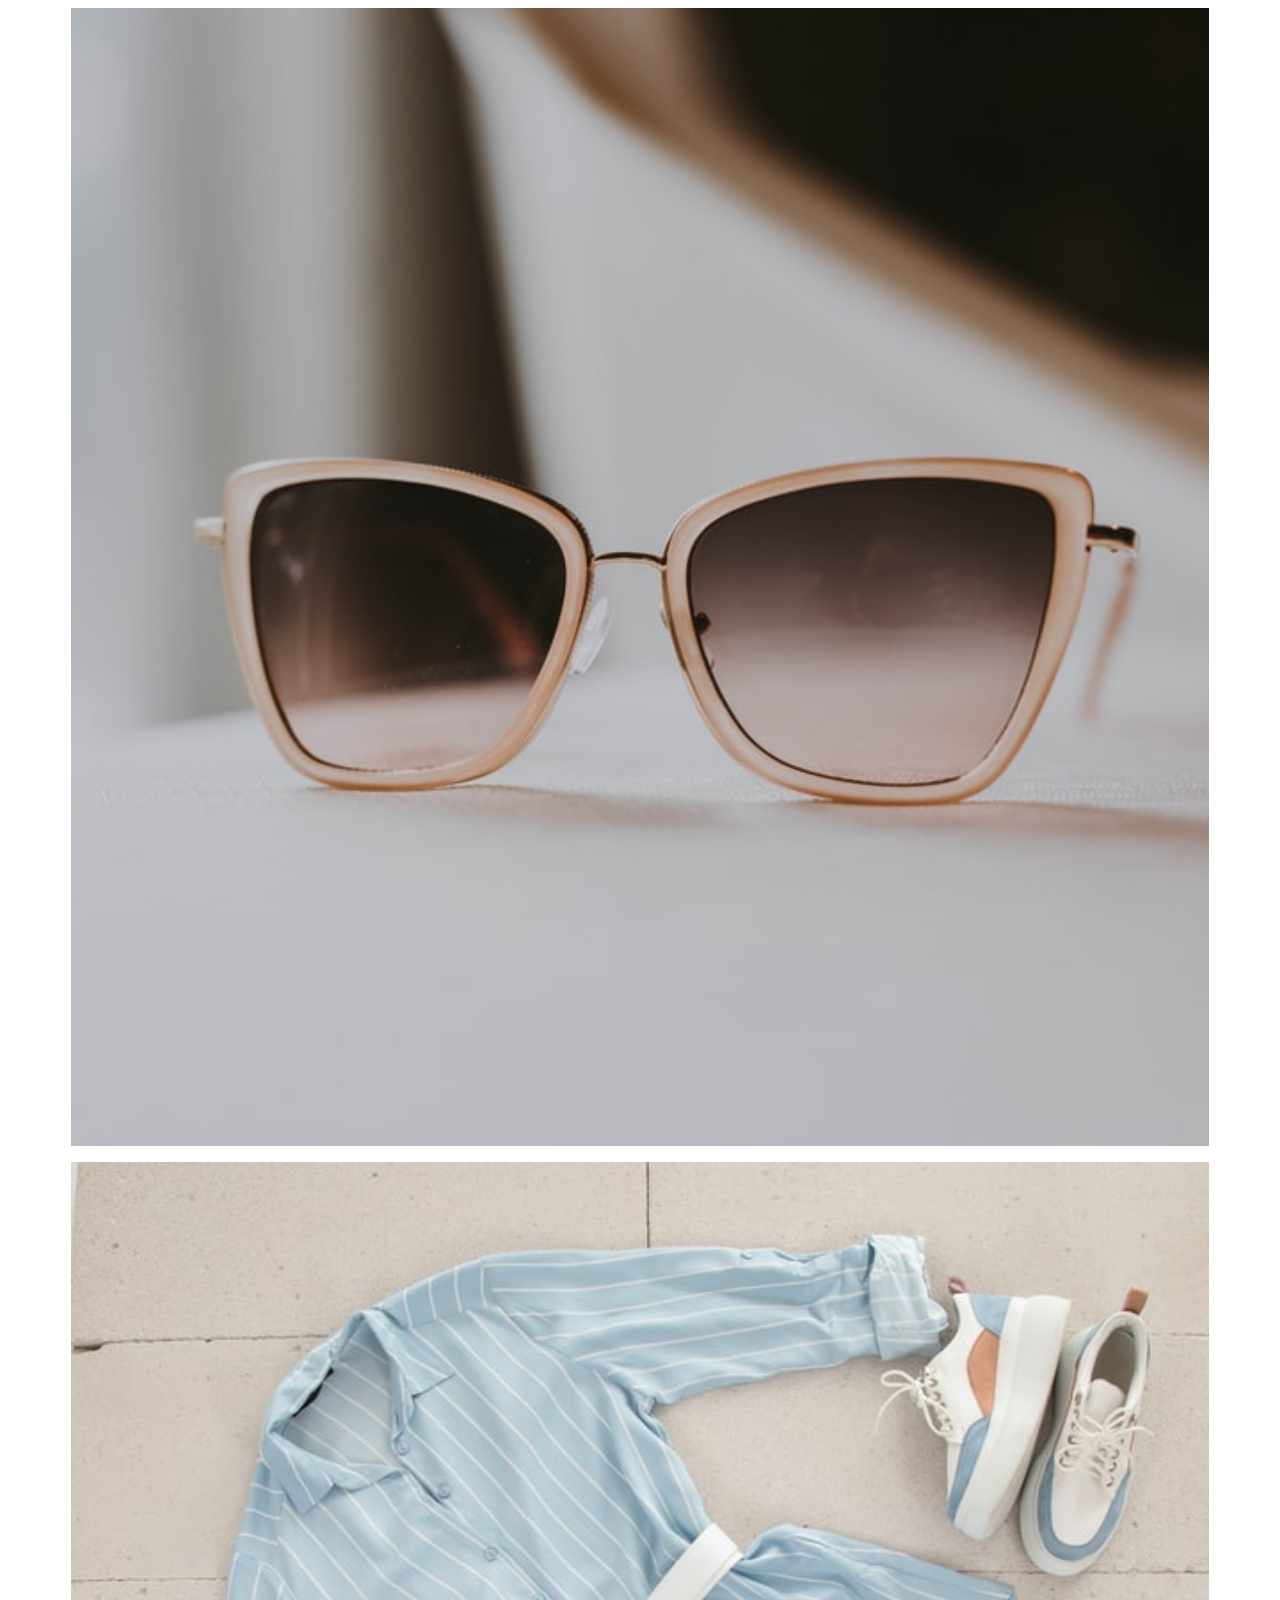
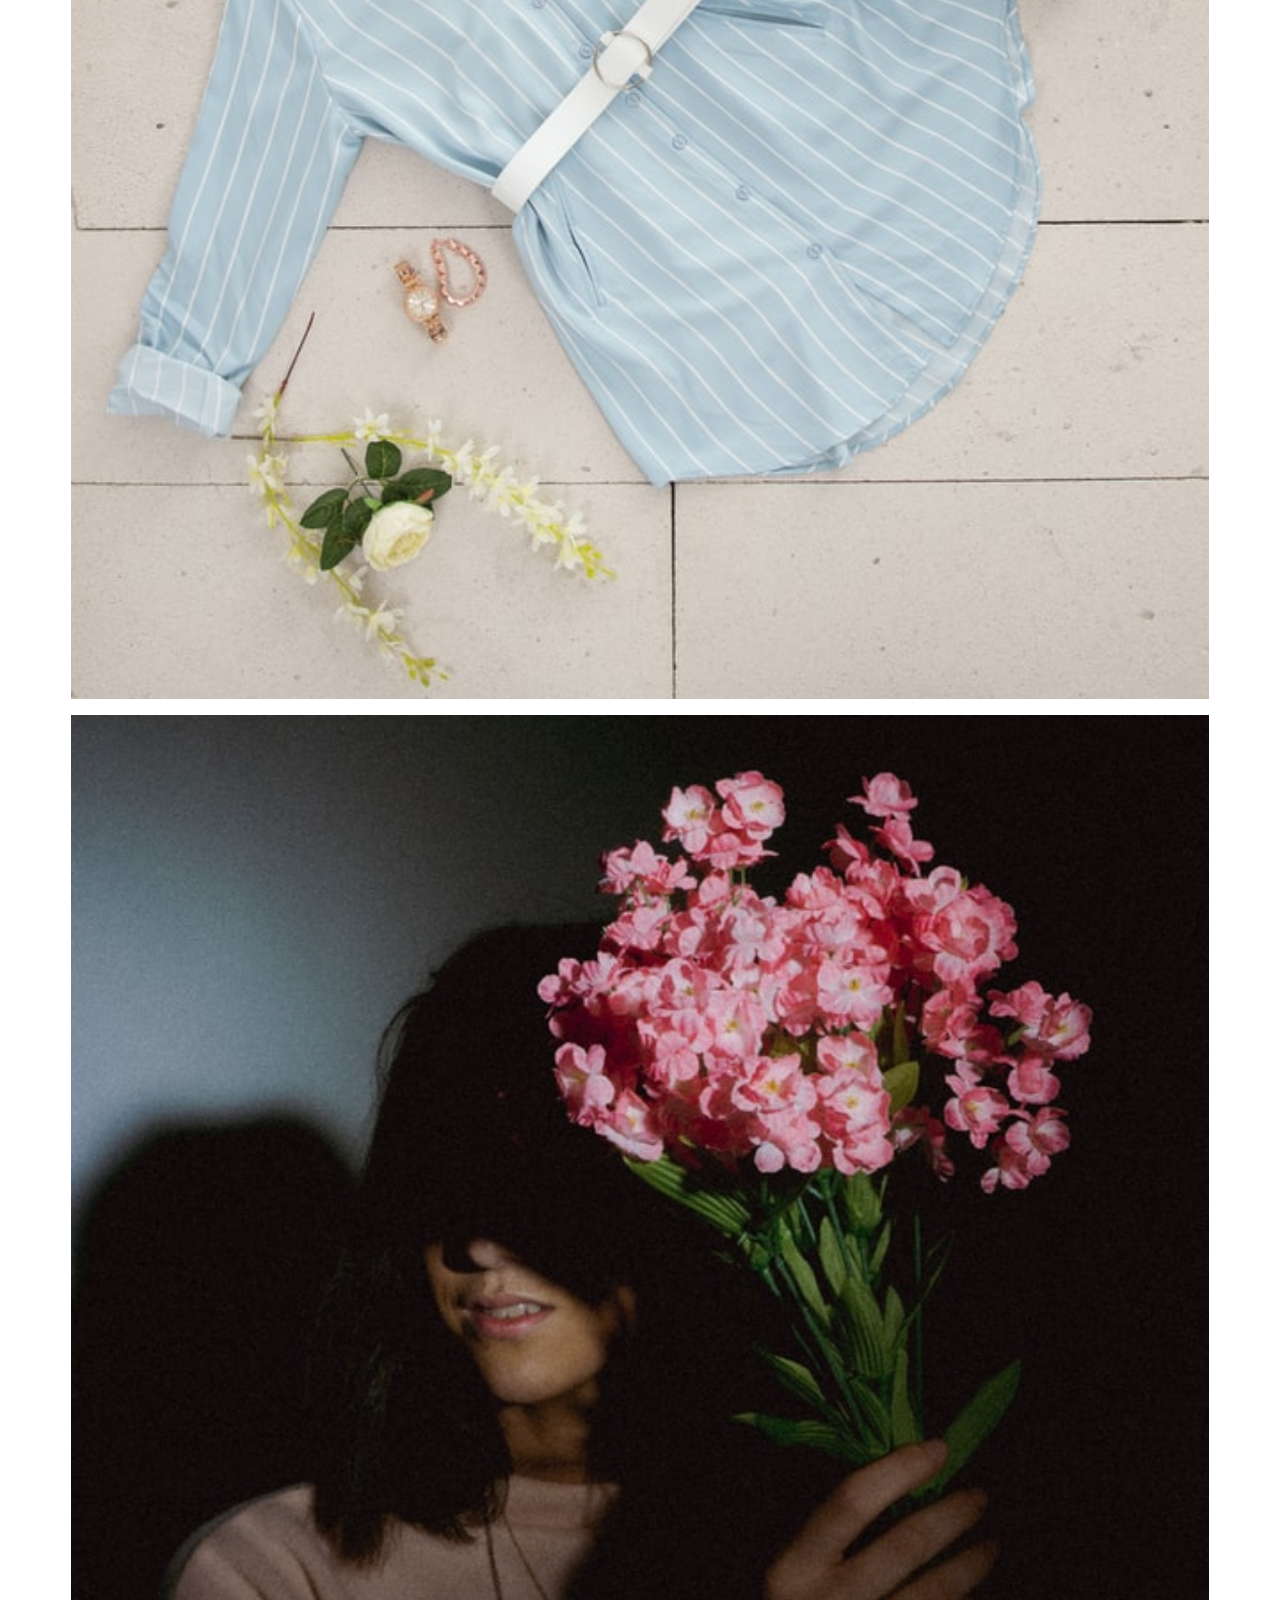
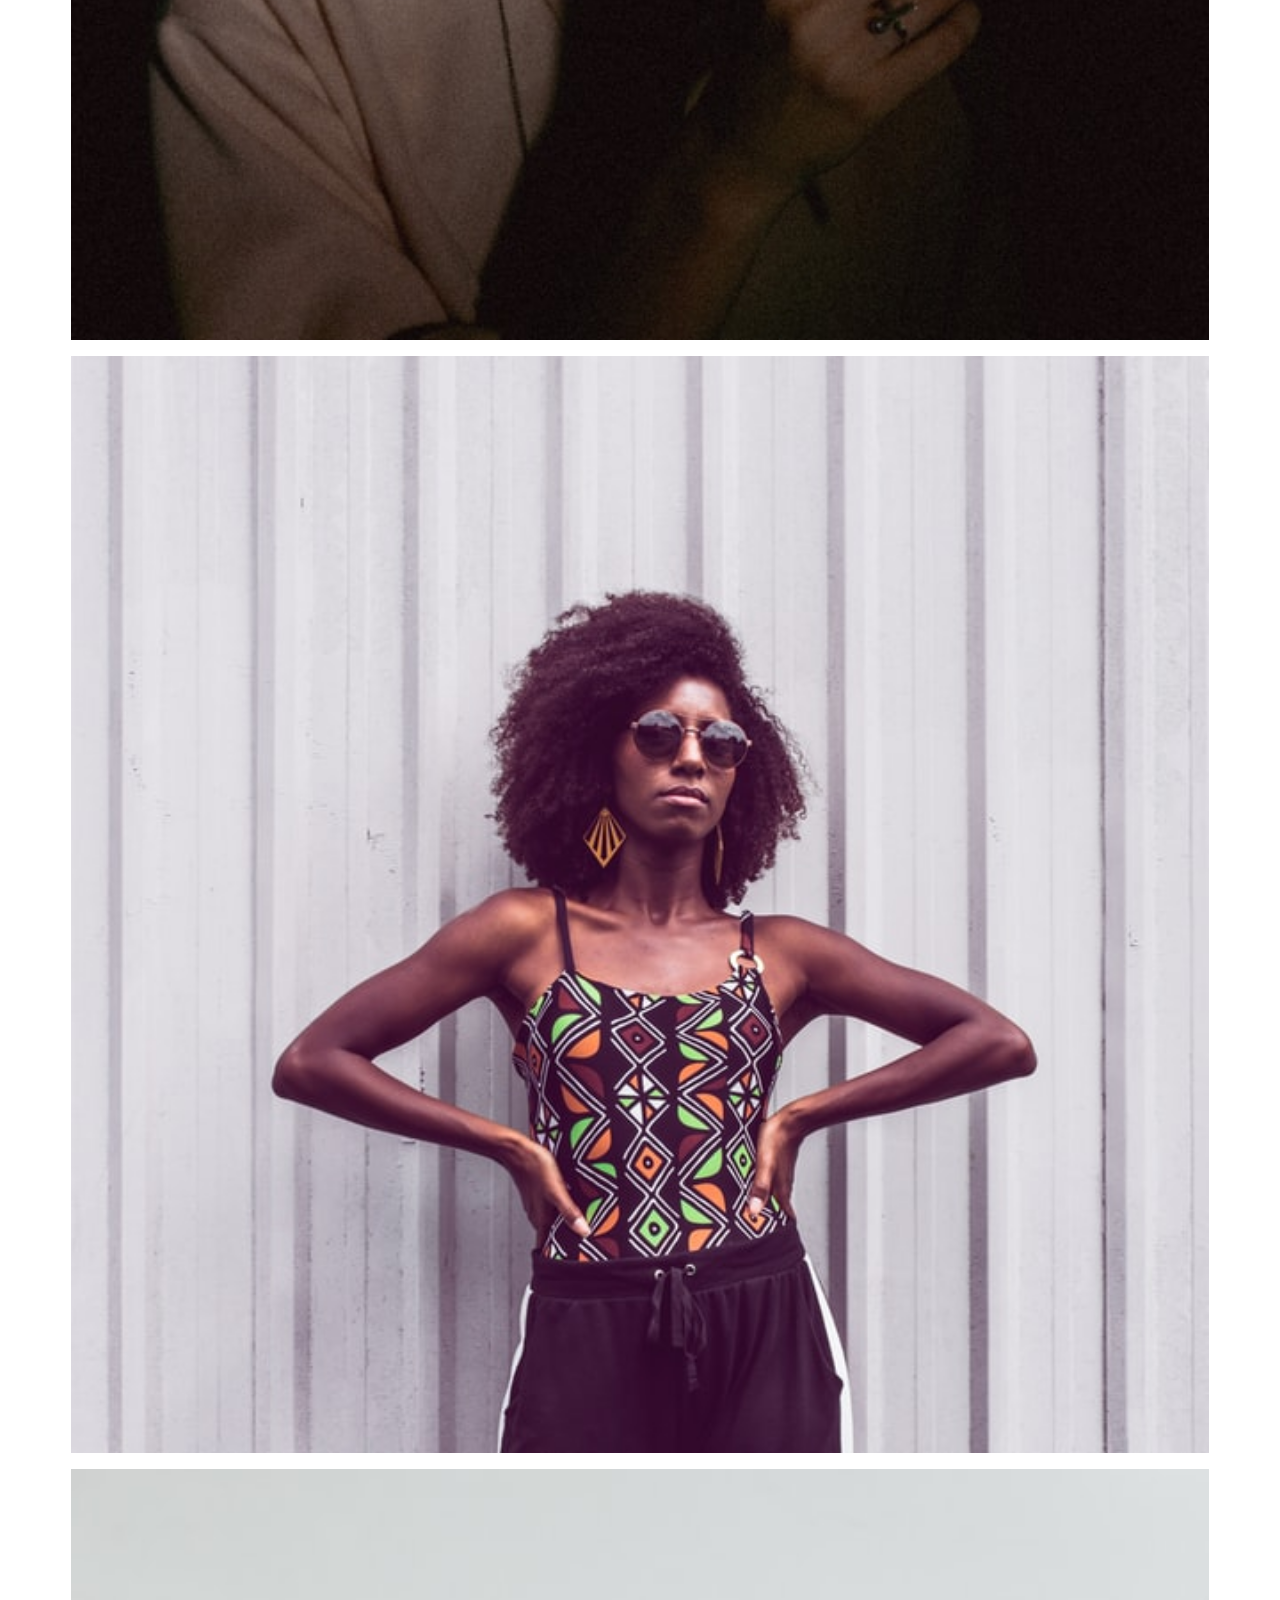
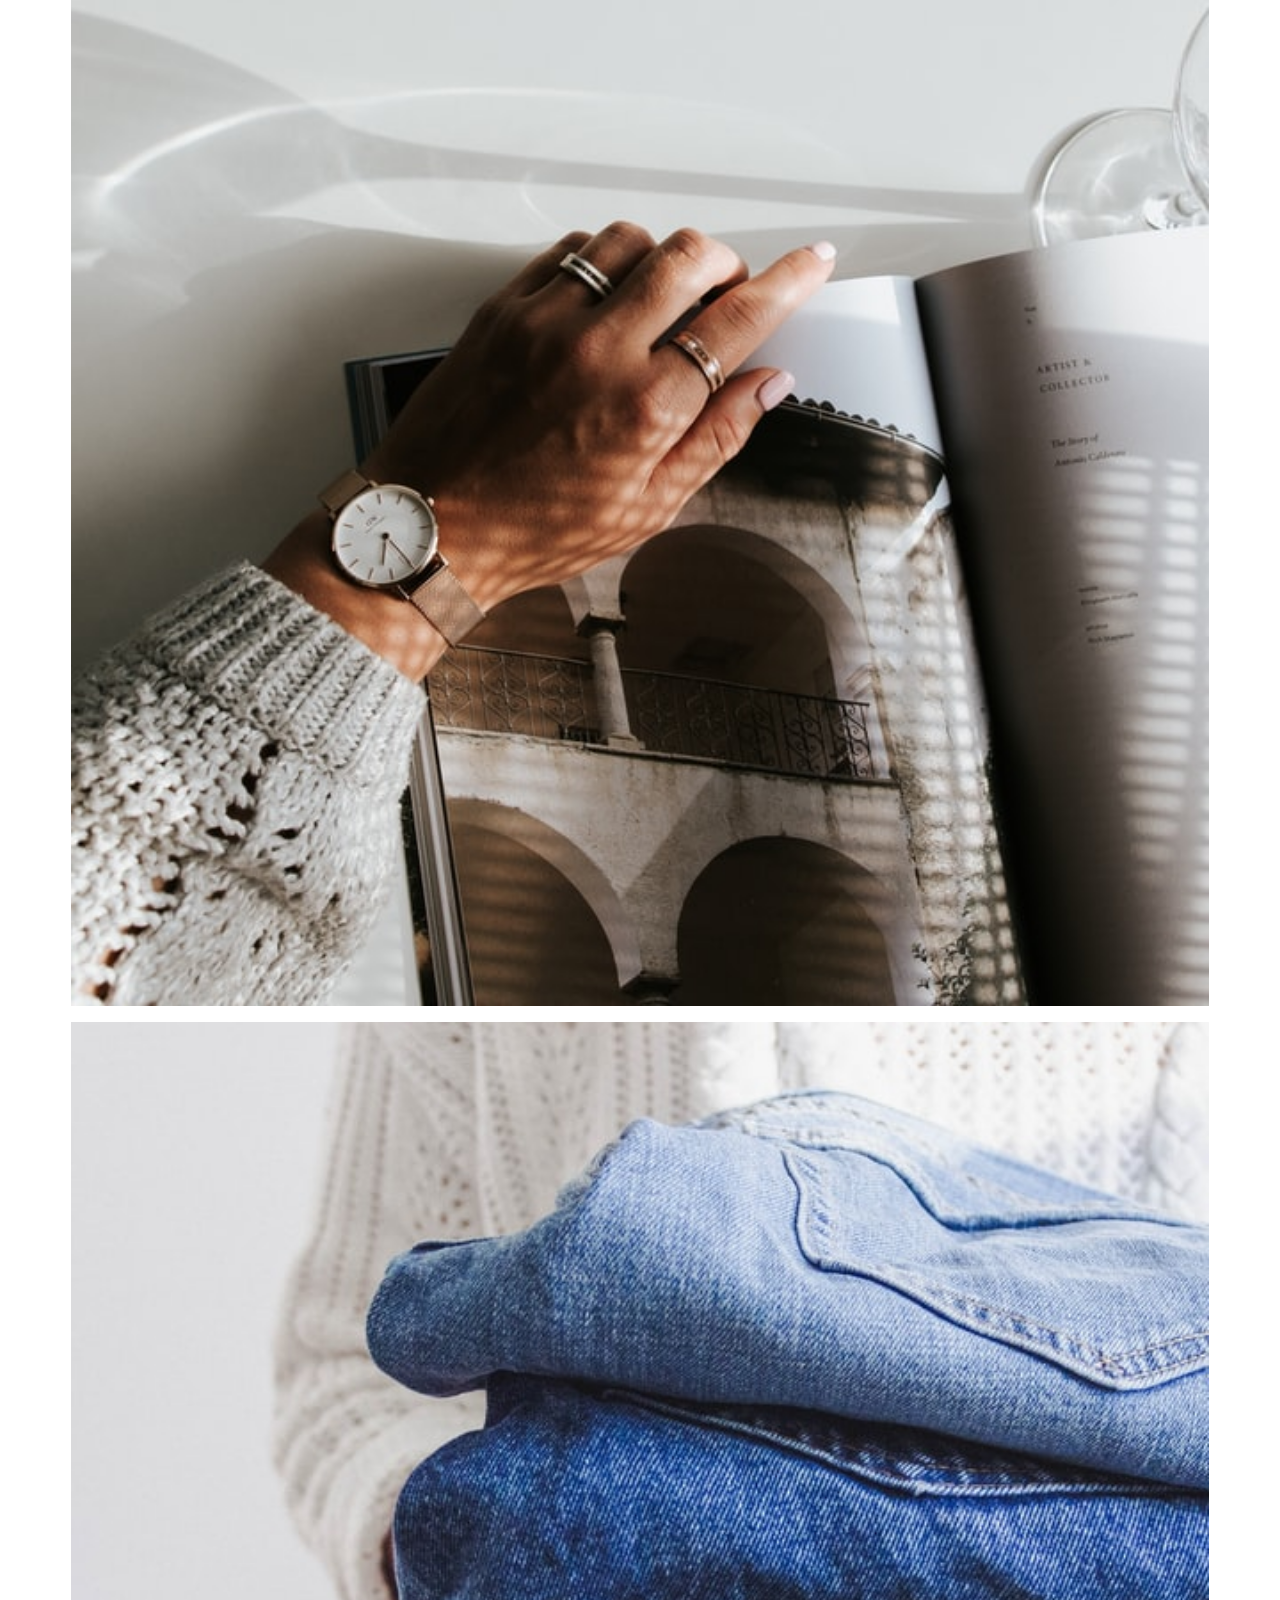
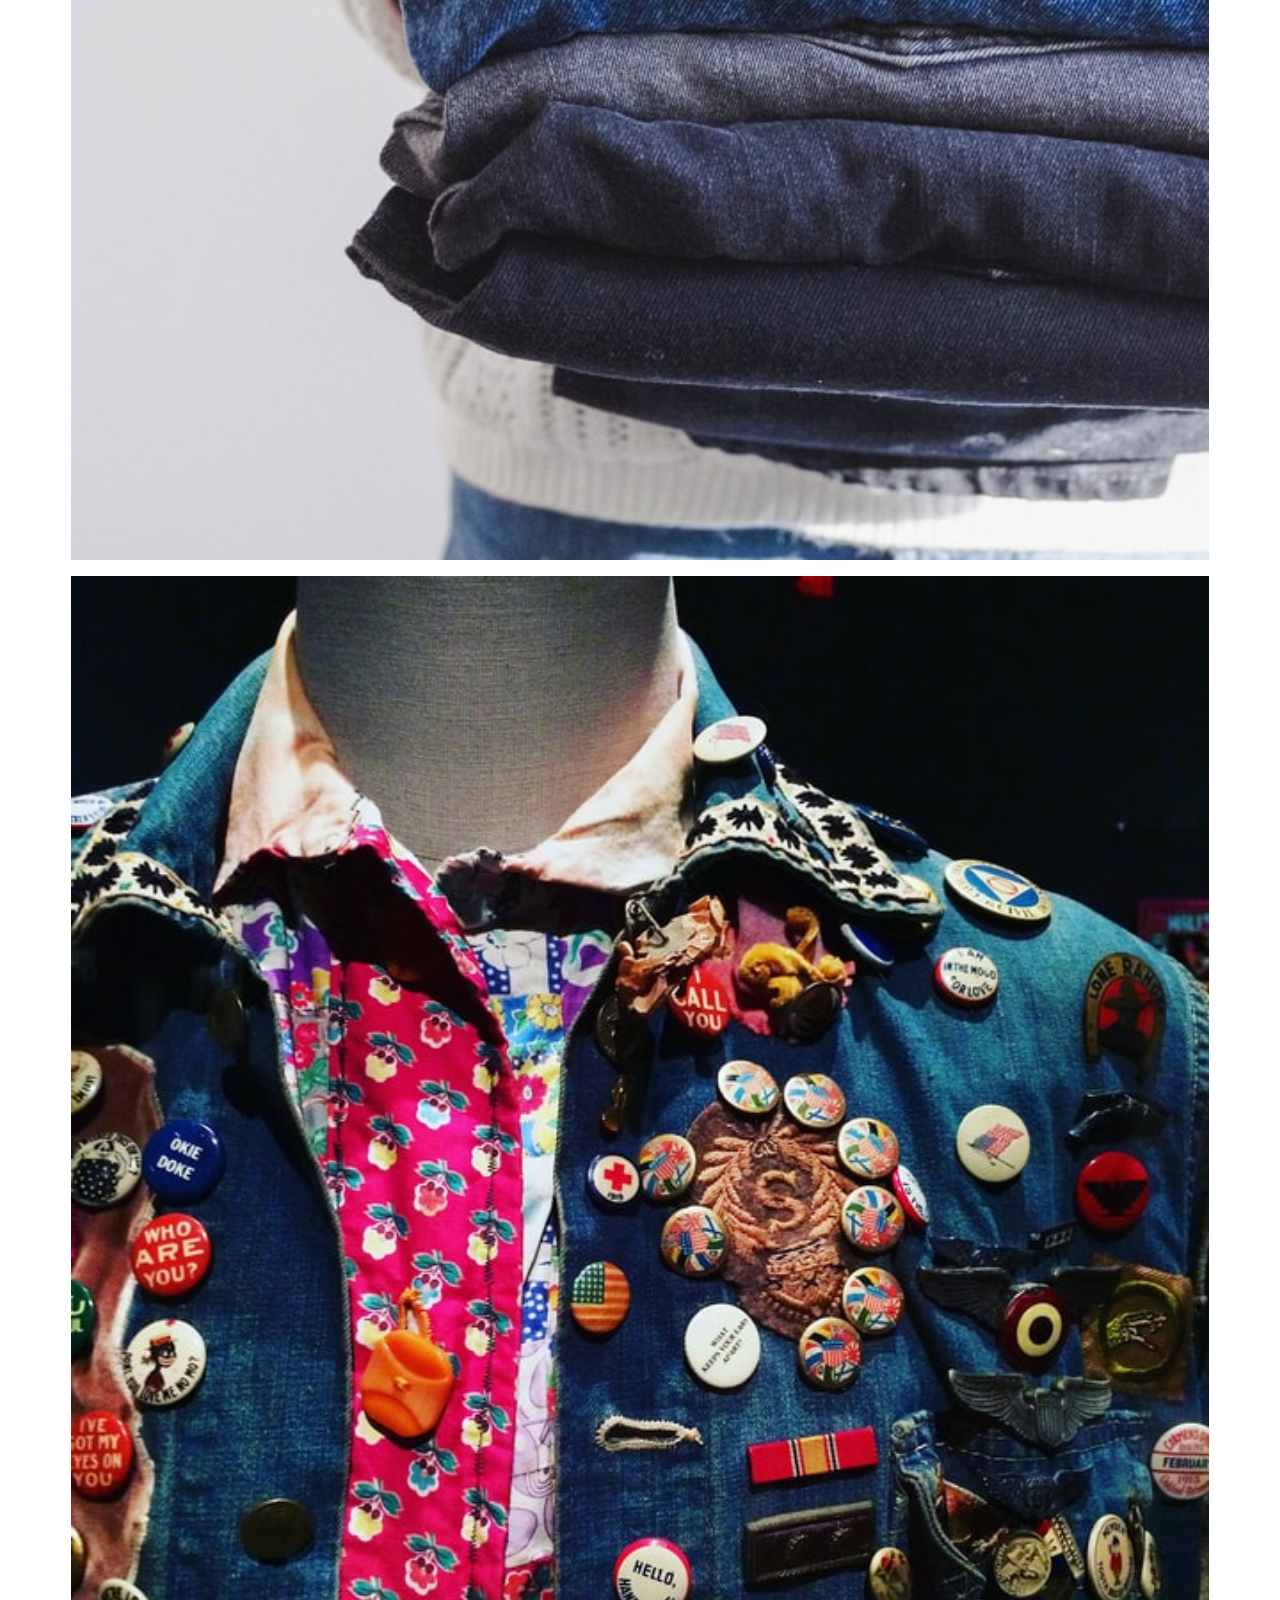
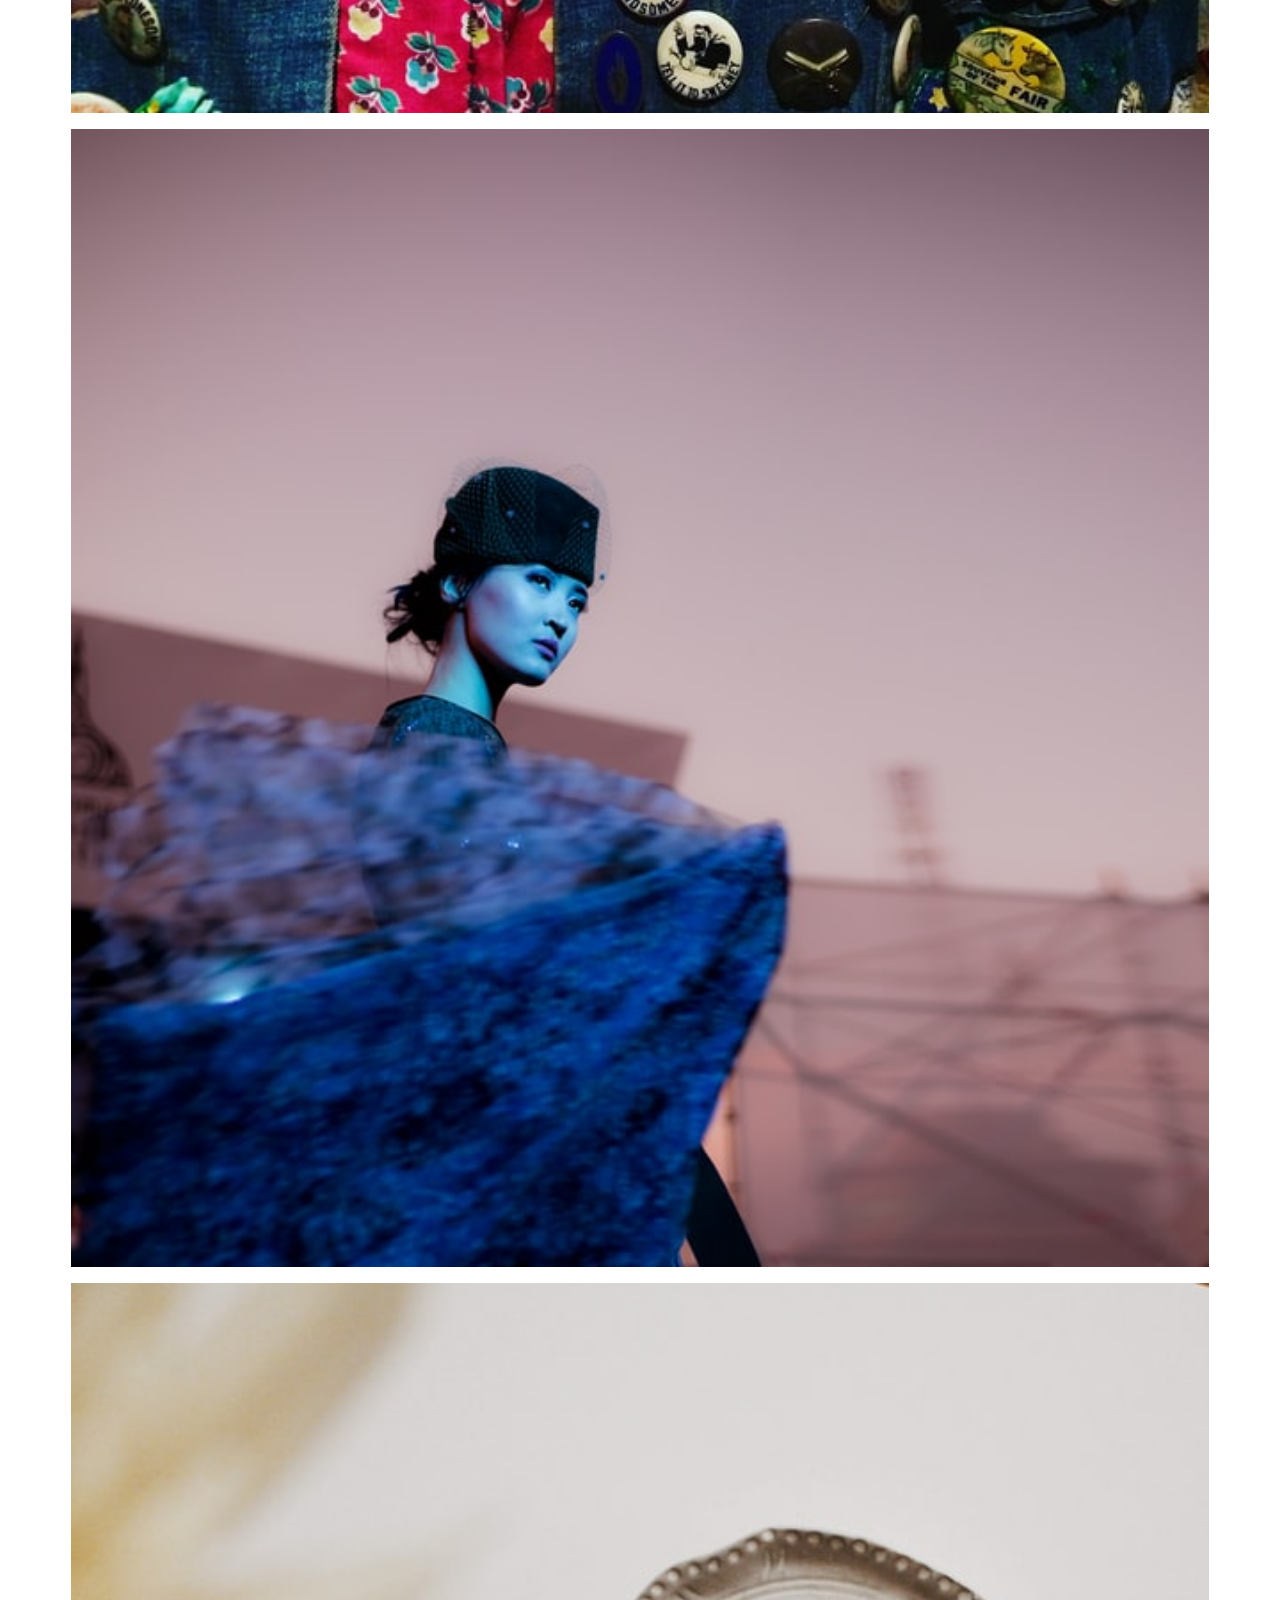
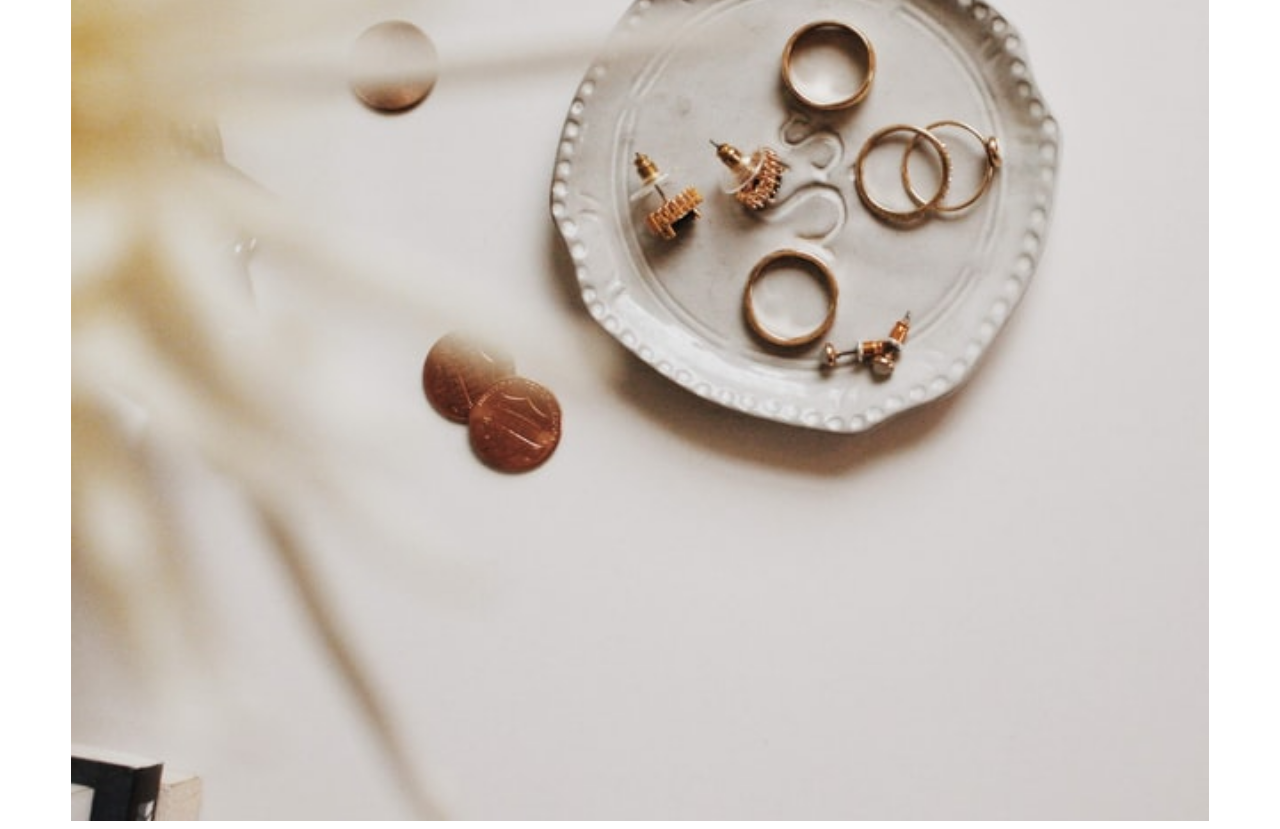
==== 2-layout-exercises/2-photo-gallery/index.html @ 7929420b "Add 2-photo-gallery" ====
<!DOCTYPE html>
<html lang="en">
  <head>
    <meta charset="UTF-8" />
    <meta http-equiv="X-UA-Compatible" content="IE=edge" />
    <meta name="viewport" content="width=device-width, initial-scale=1.0" />
    <title>Photo Gallery</title>
    <link rel="stylesheet" href="styles.css" />
  </head>
  <body>
    <div class="image-container">
      <img src="imgs/1.jpg" alt="" />
      <img src="imgs/2.jpg" alt="" />
      <img src="imgs/3.jpg" alt="" />
      <img src="imgs/4.jpg" alt="" />
      <img src="imgs/5.jpg" alt="" />
      <img src="imgs/6.jpg" alt="" />
      <img src="imgs/7.jpg" alt="" />
      <img src="imgs/8.jpg" alt="" />
      <img src="imgs/9.jpg" alt="" />
    </div>
  </body>
</html>
---- 2-layout-exercises/2-photo-gallery/styles.css ----
.image-container {
  margin: 0 auto;
  width: 90%;
  display: grid;
  gap: 1rem;
}

@media screen and (min-width: 768px) {
  .image-container {
    grid-template-columns: repeat(4 1fr);
  }
}

img {
  width: 100%;
}
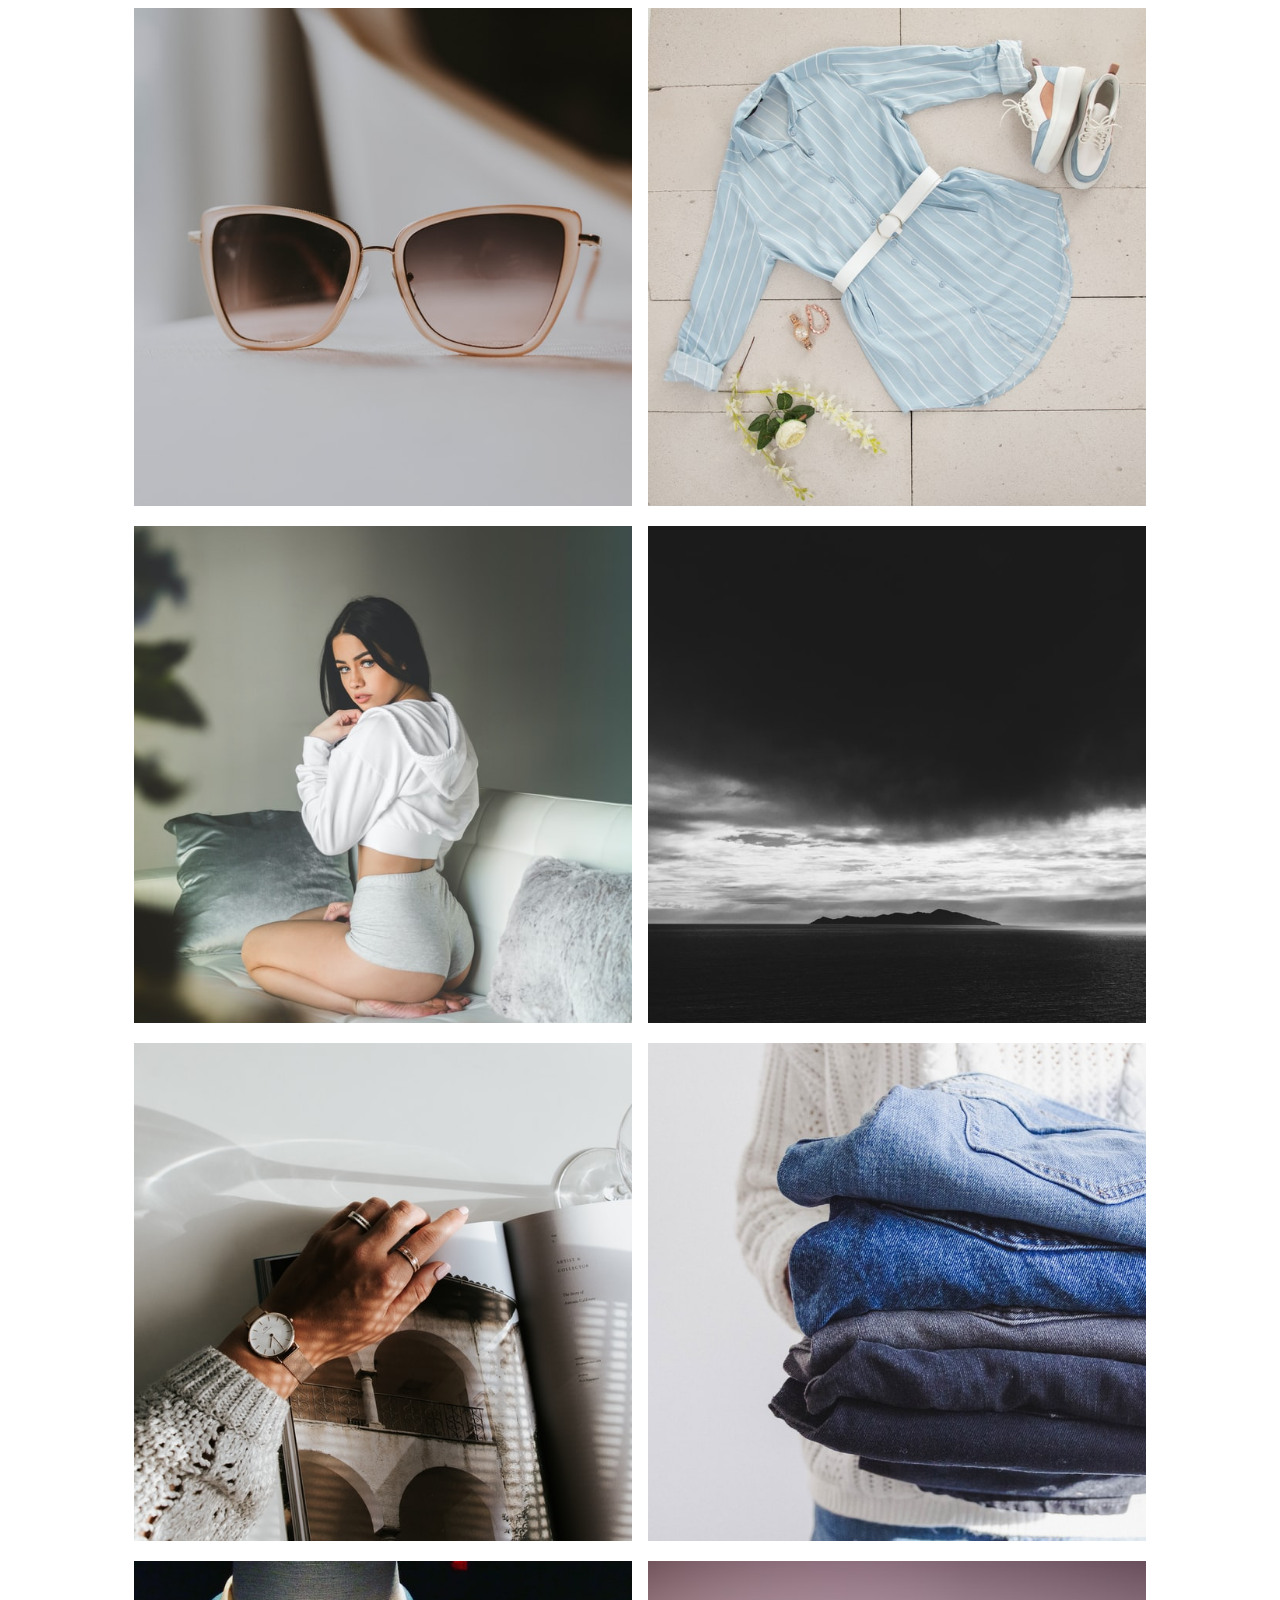
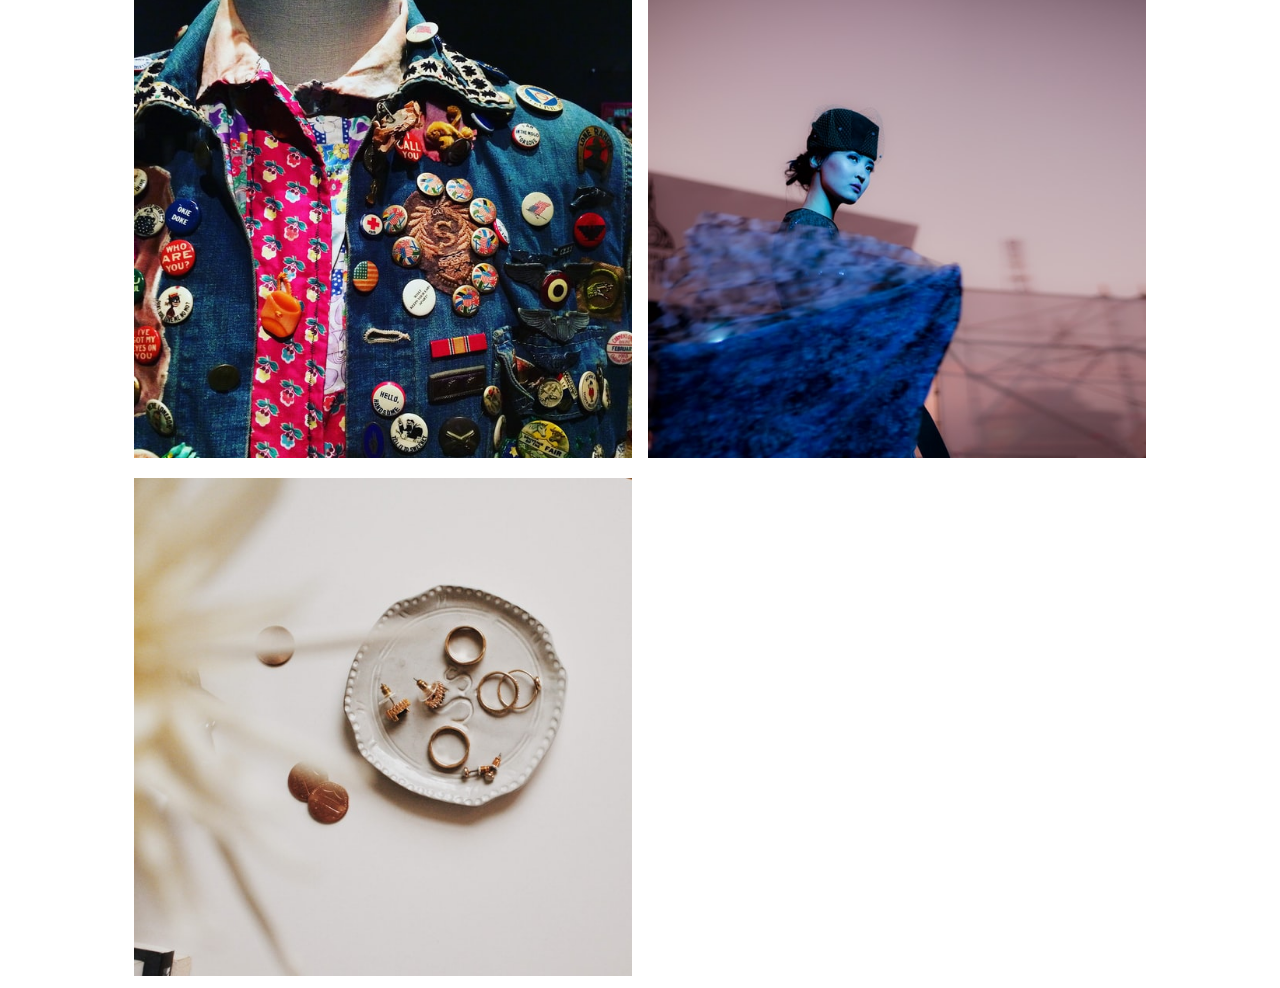
==== commit 73a00147: "Add tablet media query" ====
--- a/2-layout-exercises/2-photo-gallery/index.html
+++ b/2-layout-exercises/2-photo-gallery/index.html
@@ -9,15 +9,33 @@
   </head>
   <body>
     <div class="image-container">
-      <img src="imgs/1.jpg" alt="" />
-      <img src="imgs/2.jpg" alt="" />
-      <img src="imgs/3.jpg" alt="" />
-      <img src="imgs/4.jpg" alt="" />
-      <img src="imgs/5.jpg" alt="" />
-      <img src="imgs/6.jpg" alt="" />
-      <img src="imgs/7.jpg" alt="" />
-      <img src="imgs/8.jpg" alt="" />
-      <img src="imgs/9.jpg" alt="" />
+      <div class="one">
+        <img src="imgs/1.jpg" alt="" />
+      </div>
+      <div class="two">
+        <img src="imgs/2.jpg" alt="" />
+      </div>
+      <div class="three">
+        <img src="imgs/3.jpg" alt="" />
+      </div>
+      <div class="four">
+        <img src="imgs/4.jpg" alt="" />
+      </div>
+      <div class="five">
+        <img src="imgs/5.jpg" alt="" />
+      </div>
+      <div class="six">
+        <img src="imgs/6.jpg" alt="" />
+      </div>
+      <div class="seven">
+        <img src="imgs/7.jpg" alt="" />
+      </div>
+      <div class="eight">
+        <img src="imgs/8.jpg" alt="" />
+      </div>
+      <div class="nine">
+        <img src="imgs/9.jpg" alt="" />
+      </div>
     </div>
   </body>
 </html>
--- a/2-layout-exercises/2-photo-gallery/styles.css
+++ b/2-layout-exercises/2-photo-gallery/styles.css
@@ -7,10 +7,49 @@
 
 @media screen and (min-width: 768px) {
   .image-container {
-    grid-template-columns: repeat(4 1fr);
+    grid-template-columns: repeat(2, 1fr);
+    grid-template-rows: repeat(5, 1fr);
+    width: 80%;
   }
 }
 
 img {
   width: 100%;
+  object-fit: cover;
 }
+
+/* .one {
+  grid-area: one;
+}
+
+.two {
+  grid-area: two;
+}
+
+.three {
+  grid-area: three;
+}
+
+.four {
+  grid-area: four;
+}
+
+.five {
+  grid-area: five;
+}
+
+.six {
+  grid-area: six;
+}
+
+.seven {
+  grid-area: seven;
+}
+
+.eight {
+  grid-area: eight;
+}
+
+.nine {
+  grid-area: nine;
+} */
